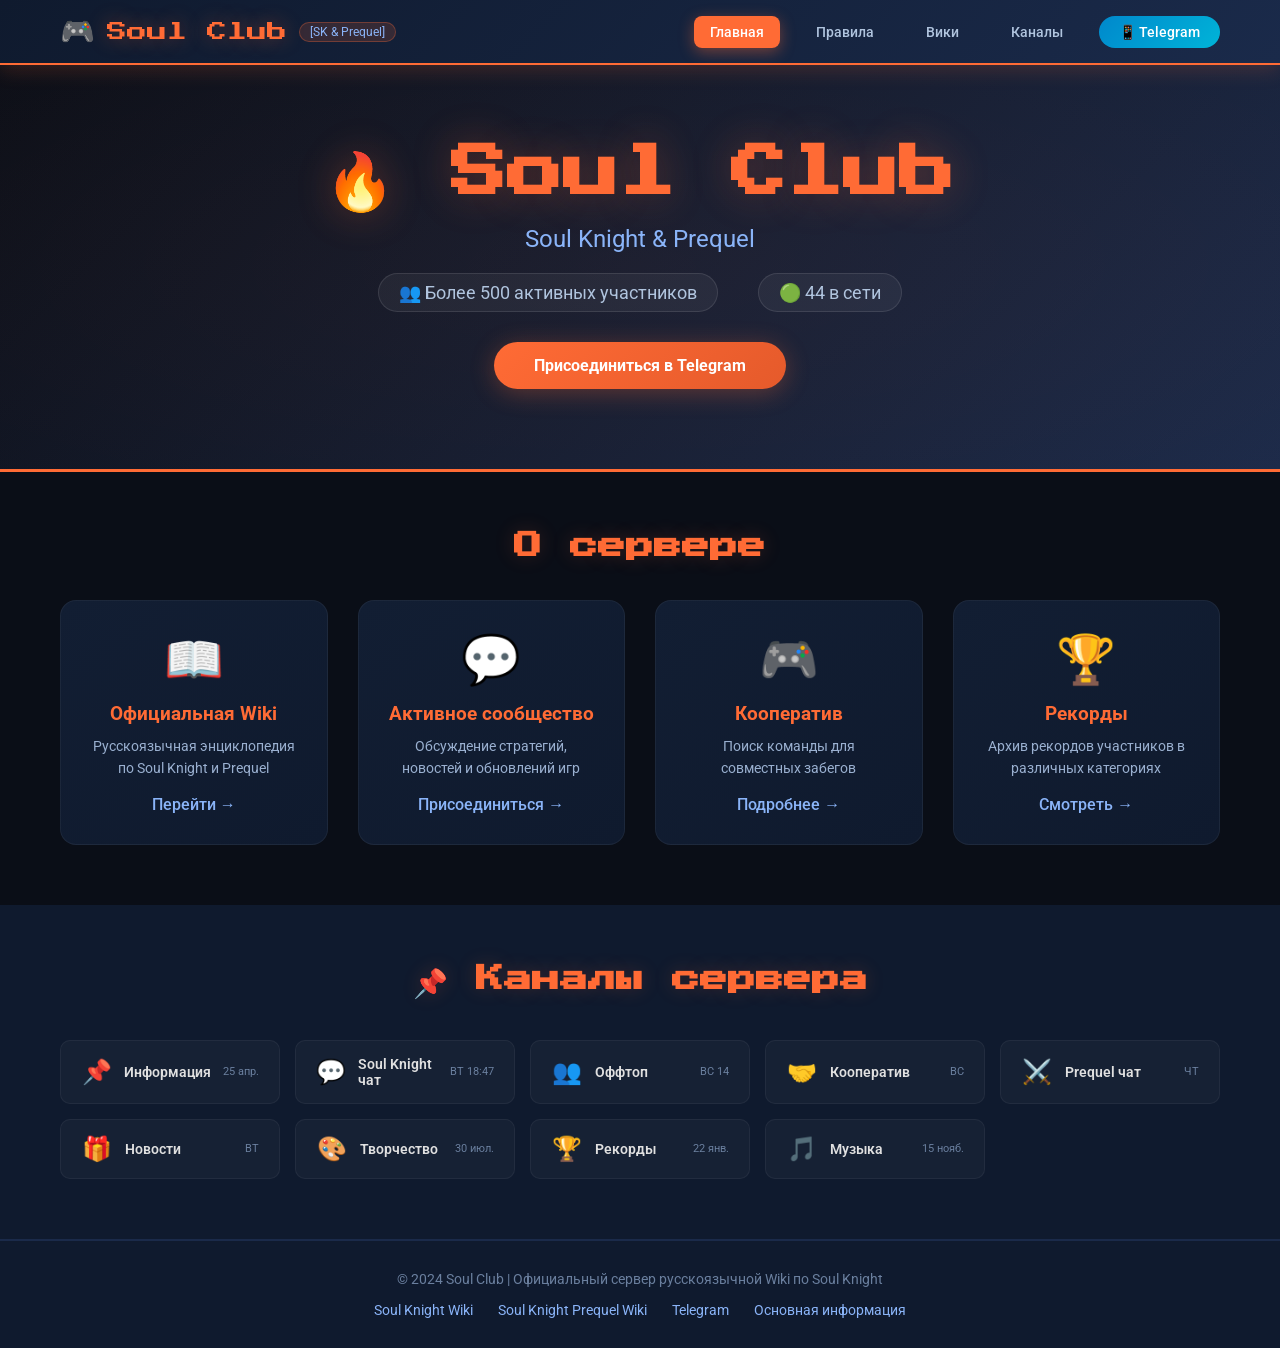
==== index.html @ d9c72de7 "Add files via upload" ====
<!DOCTYPE html>
<html lang="ru">
<head>
    <meta charset="UTF-8">
    <meta name="viewport" content="width=device-width, initial-scale=1.0">
    <title>Soul Club - Главная</title>
    <link rel="preconnect" href="https://fonts.googleapis.com">
    <link rel="preconnect" href="https://fonts.gstatic.com" crossorigin>
    <link href="https://fonts.googleapis.com/css2?family=Press+Start+2P&family=Roboto:wght@300;400;700&display=swap" rel="stylesheet">
    <link rel="stylesheet" href="style.css">
</head>
<body>
    <nav class="navbar">
        <div class="nav-container">
            <div class="nav-logo">
                <span class="logo-icon">🎮</span>
                <span class="logo-text">Soul Club</span>
                <span class="logo-sub">[SK & Prequel]</span>
            </div>
            <ul class="nav-menu">
                <li><a href="index.html" class="nav-link active">Главная</a></li>
                <li><a href="rules.html" class="nav-link">Правила</a></li>
                <li><a href="wiki.html" class="nav-link">Вики</a></li>
                <li><a href="channels.html" class="nav-link">Каналы</a></li>
                <li><a href="https://t.me/soul_knight_club" target="_blank" class="nav-link telegram-link">📱 Telegram</a></li>
            </ul>
        </div>
    </nav>

    <main>
        <div class="hero">
            <div class="hero-content">
                <h1 class="hero-title">🔥 Soul Club</h1>
                <p class="hero-subtitle">Soul Knight & Prequel</p>
                <div class="hero-stats">
                    <span>👥 Более 500 активных участников</span>
                    <span>🟢 44 в сети</span>
                </div>
                <a href="https://t.me/soul_knight_club" target="_blank" class="btn-primary">Присоединиться в Telegram</a>
            </div>
        </div>

        <section class="features">
            <div class="container">
                <h2 class="section-title">О сервере</h2>
                <div class="feature-grid">
                    <div class="feature-card">
                        <div class="feature-icon">📖</div>
                        <h3>Официальная Wiki</h3>
                        <p>Русскоязычная энциклопедия по Soul Knight и Prequel</p>
                        <a href="https://soul-knight.fandom.com/ru" target="_blank" class="feature-link">Перейти →</a>
                    </div>
                    <div class="feature-card">
                        <div class="feature-icon">💬</div>
                        <h3>Активное сообщество</h3>
                        <p>Обсуждение стратегий, новостей и обновлений игр</p>
                        <a href="https://t.me/soul_knight_club" target="_blank" class="feature-link">Присоединиться →</a>
                    </div>
                    <div class="feature-card">
                        <div class="feature-icon">🎮</div>
                        <h3>Кооператив</h3>
                        <p>Поиск команды для совместных забегов</p>
                        <a href="channels.html" class="feature-link">Подробнее →</a>
                    </div>
                    <div class="feature-card">
                        <div class="feature-icon">🏆</div>
                        <h3>Рекорды</h3>
                        <p>Архив рекордов участников в различных категориях</p>
                        <a href="https://t.me/soul_knight_club" target="_blank" class="feature-link">Смотреть →</a>
                    </div>
                </div>
            </div>
        </section>

        <section class="channels-preview">
            <div class="container">
                <h2 class="section-title">📌 Каналы сервера</h2>
                <div class="channels-grid">
                    <a href="https://t.me/soul_knight_club/34295" target="_blank" class="channel-item">
                        <span class="channel-icon">📌</span>
                        <span class="channel-name">Информация</span>
                        <span class="channel-desc">25 апр.</span>
                    </a>
                    <a href="https://t.me/soul_knight_club/1" target="_blank" class="channel-item">
                        <span class="channel-icon">💬</span>
                        <span class="channel-name">Soul Knight чат</span>
                        <span class="channel-desc">ВТ 18:47</span>
                    </a>
                    <a href="https://t.me/soul_knight_club/34290" target="_blank" class="channel-item">
                        <span class="channel-icon">👥</span>
                        <span class="channel-name">Оффтоп</span>
                        <span class="channel-desc">ВС 14</span>
                    </a>
                    <a href="https://t.me/soul_knight_club/34321" target="_blank" class="channel-item">
                        <span class="channel-icon">🤝</span>
                        <span class="channel-name">Кооператив</span>
                        <span class="channel-desc">ВС</span>
                    </a>
                    <a href="https://t.me/soul_knight_club/70104" target="_blank" class="channel-item">
                        <span class="channel-icon">⚔️</span>
                        <span class="channel-name">Prequel чат</span>
                        <span class="channel-desc">ЧТ</span>
                    </a>
                    <a href="https://t.me/soul_knight_club/43738" target="_blank" class="channel-item">
                        <span class="channel-icon">🎁</span>
                        <span class="channel-name">Новости</span>
                        <span class="channel-desc">ВТ</span>
                    </a>
                    <a href="https://t.me/soul_knight_club/34453" target="_blank" class="channel-item">
                        <span class="channel-icon">🎨</span>
                        <span class="channel-name">Творчество</span>
                        <span class="channel-desc">30 июл.</span>
                    </a>
                    <a href="https://t.me/soul_knight_club/34344" target="_blank" class="channel-item">
                        <span class="channel-icon">🏆</span>
                        <span class="channel-name">Рекорды</span>
                        <span class="channel-desc">22 янв.</span>
                    </a>
                    <a href="https://t.me/soul_knight_club/34315" target="_blank" class="channel-item">
                        <span class="channel-icon">🎵</span>
                        <span class="channel-name">Музыка</span>
                        <span class="channel-desc">15 нояб.</span>
                    </a>
                </div>
            </div>
        </section>
    </main>

    <footer class="footer">
        <div class="footer-content">
            <p>© 2024 Soul Club | Официальный сервер русскоязычной Wiki по Soul Knight</p>
            <div class="footer-links">
                <a href="https://soul-knight.fandom.com/ru" target="_blank">Soul Knight Wiki</a>
                <a href="https://soul-knight-prequel.fandom.com/ru" target="_blank">Soul Knight Prequel Wiki</a>
                <a href="https://t.me/soul_knight_club" target="_blank">Telegram</a>
                <a href="https://t.me/soul_knight_club/34295" target="_blank">Основная информация</a>
            </div>
        </div>
    </footer>
</body>
</html>
---- style.css ----
* {
    margin: 0;
    padding: 0;
    box-sizing: border-box;
}

body {
    font-family: 'Roboto', sans-serif;
    background: #0a0e17;
    color: #e0e0e0;
    min-height: 100vh;
    display: flex;
    flex-direction: column;
}

.container {
    max-width: 1200px;
    margin: 0 auto;
    padding: 0 20px;
}

/* ===== NAVBAR ===== */
.navbar {
    background: linear-gradient(135deg, #0f1a2e 0%, #1a2a4a 100%);
    padding: 15px 0;
    border-bottom: 2px solid #ff6b35;
    position: sticky;
    top: 0;
    z-index: 1000;
    box-shadow: 0 4px 20px rgba(255, 107, 53, 0.2);
}

.nav-container {
    max-width: 1200px;
    margin: 0 auto;
    padding: 0 20px;
    display: flex;
    justify-content: space-between;
    align-items: center;
    flex-wrap: wrap;
}

.nav-logo {
    display: flex;
    align-items: center;
    gap: 12px;
}

.logo-icon {
    font-size: 28px;
}

.logo-text {
    font-family: 'Press Start 2P', cursive;
    font-size: 20px;
    color: #ff6b35;
    text-shadow: 0 0 20px rgba(255, 107, 53, 0.4);
}

.logo-sub {
    font-size: 12px;
    color: #8ab4f8;
    background: rgba(255, 107, 53, 0.15);
    padding: 2px 10px;
    border-radius: 20px;
    border: 1px solid rgba(255, 107, 53, 0.3);
}

.nav-menu {
    display: flex;
    list-style: none;
    gap: 20px;
    align-items: center;
    flex-wrap: wrap;
}

.nav-link {
    color: #b0c4de;
    text-decoration: none;
    font-weight: 500;
    padding: 8px 16px;
    border-radius: 8px;
    transition: all 0.3s ease;
    font-size: 14px;
}

.nav-link:hover {
    background: rgba(255, 107, 53, 0.2);
    color: #ff6b35;
    transform: translateY(-2px);
}

.nav-link.active {
    background: #ff6b35;
    color: #fff;
    box-shadow: 0 4px 15px rgba(255, 107, 53, 0.4);
}

.telegram-link {
    background: linear-gradient(135deg, #0088cc, #00b4d8);
    color: #fff !important;
    border-radius: 25px;
    padding: 8px 20px !important;
}

.telegram-link:hover {
    background: linear-gradient(135deg, #00aaff, #0088cc) !important;
    transform: translateY(-2px) scale(1.02);
    box-shadow: 0 4px 20px rgba(0, 136, 204, 0.4);
}

/* ===== FOOTER ===== */
.footer {
    background: #0f1a2e;
    border-top: 2px solid #1a2a4a;
    padding: 30px 0;
    margin-top: auto;
}

.footer-content {
    max-width: 1200px;
    margin: 0 auto;
    padding: 0 20px;
    text-align: center;
}

.footer p {
    color: #6a7f9e;
    font-size: 14px;
}

.footer-links {
    display: flex;
    justify-content: center;
    gap: 25px;
    margin-top: 15px;
    flex-wrap: wrap;
}

.footer-links a {
    color: #8ab4f8;
    text-decoration: none;
    font-size: 14px;
    transition: color 0.3s ease;
}

.footer-links a:hover {
    color: #ff6b35;
}

/* ===== HERO ===== */
.hero {
    background: linear-gradient(135deg, #0a0e17 0%, #1a2a4a 100%);
    padding: 80px 20px;
    text-align: center;
    border-bottom: 3px solid #ff6b35;
    position: relative;
    overflow: hidden;
}

.hero::before {
    content: '';
    position: absolute;
    top: -50%;
    left: -50%;
    width: 200%;
    height: 200%;
    background: radial-gradient(ellipse at center, rgba(255, 107, 53, 0.05) 0%, transparent 70%);
    animation: heroGlow 10s ease-in-out infinite;
}

@keyframes heroGlow {
    0%, 100% { transform: translate(0, 0); }
    50% { transform: translate(30px, -30px); }
}

.hero-content {
    position: relative;
    z-index: 1;
}

.hero-title {
    font-family: 'Press Start 2P', cursive;
    font-size: 56px;
    color: #ff6b35;
    text-shadow: 0 0 40px rgba(255, 107, 53, 0.3);
    margin-bottom: 10px;
}

.hero-subtitle {
    font-size: 24px;
    color: #8ab4f8;
    margin-bottom: 20px;
}

.hero-stats {
    display: flex;
    justify-content: center;
    gap: 40px;
    margin: 20px 0 30px;
    font-size: 18px;
    color: #b0c4de;
}

.hero-stats span {
    background: rgba(255, 255, 255, 0.05);
    padding: 8px 20px;
    border-radius: 30px;
    border: 1px solid rgba(255, 255, 255, 0.1);
}

/* ===== BUTTONS ===== */
.btn-primary {
    display: inline-block;
    background: linear-gradient(135deg, #ff6b35, #e55a2b);
    color: #fff;
    padding: 14px 40px;
    border-radius: 30px;
    text-decoration: none;
    font-weight: 700;
    font-size: 16px;
    transition: all 0.3s ease;
    box-shadow: 0 4px 25px rgba(255, 107, 53, 0.3);
    border: none;
    cursor: pointer;
}

.btn-primary:hover {
    transform: translateY(-3px) scale(1.02);
    box-shadow: 0 8px 40px rgba(255, 107, 53, 0.5);
}

.btn-secondary {
    display: inline-block;
    background: transparent;
    color: #8ab4f8;
    padding: 12px 30px;
    border-radius: 30px;
    text-decoration: none;
    font-weight: 700;
    font-size: 14px;
    border: 2px solid #8ab4f8;
    transition: all 0.3s ease;
}

.btn-secondary:hover {
    background: #8ab4f8;
    color: #0a0e17;
    transform: translateY(-2px);
}

/* ===== SECTIONS ===== */
.section-title {
    font-family: 'Press Start 2P', cursive;
    font-size: 28px;
    text-align: center;
    margin-bottom: 40px;
    color: #ff6b35;
    text-shadow: 0 0 20px rgba(255, 107, 53, 0.2);
}

section {
    padding: 60px 0;
}

/* ===== FEATURES ===== */
.feature-grid {
    display: grid;
    grid-template-columns: repeat(auto-fit, minmax(250px, 1fr));
    gap: 30px;
}

.feature-card {
    background: linear-gradient(145deg, #121e33, #0f1a2e);
    padding: 30px;
    border-radius: 16px;
    text-align: center;
    border: 1px solid rgba(255, 255, 255, 0.05);
    transition: all 0.4s ease;
    position: relative;
    overflow: hidden;
}

.feature-card::before {
    content: '';
    position: absolute;
    top: 0;
    left: 0;
    right: 0;
    bottom: 0;
    background: linear-gradient(135deg, rgba(255, 107, 53, 0.1), transparent);
    opacity: 0;
    transition: opacity 0.4s ease;
}

.feature-card:hover {
    transform: translateY(-10px);
    border-color: #ff6b35;
    box-shadow: 0 15px 40px rgba(255, 107, 53, 0.15);
}

.feature-card:hover::before {
    opacity: 1;
}

.feature-icon {
    font-size: 48px;
    margin-bottom: 15px;
    display: block;
}

.feature-card h3 {
    color: #ff6b35;
    margin-bottom: 10px;
    position: relative;
    z-index: 1;
}

.feature-card p {
    color: #9ab0d0;
    font-size: 14px;
    line-height: 1.6;
    position: relative;
    z-index: 1;
}

.feature-link {
    display: inline-block;
    margin-top: 15px;
    color: #8ab4f8;
    text-decoration: none;
    font-weight: 500;
    transition: color 0.3s ease;
    position: relative;
    z-index: 1;
}

.feature-link:hover {
    color: #ff6b35;
}

/* ===== CHANNELS PREVIEW ===== */
.channels-preview {
    background: #0f1a2e;
}

.channels-grid {
    display: grid;
    grid-template-columns: repeat(auto-fit, minmax(200px, 1fr));
    gap: 15px;
}

.channel-item {
    background: rgba(255, 255, 255, 0.03);
    padding: 15px 20px;
    border-radius: 10px;
    display: flex;
    align-items: center;
    gap: 12px;
    border: 1px solid rgba(255, 255, 255, 0.05);
    transition: all 0.3s ease;
    text-decoration: none;
    color: inherit;
}

.channel-item:hover {
    background: rgba(255, 107, 53, 0.1);
    border-color: #ff6b35;
    transform: translateX(5px);
}

.channel-icon {
    font-size: 24px;
    width: 32px;
    text-align: center;
}

.channel-name {
    font-weight: 600;
    color: #e0e0e0;
    font-size: 14px;
}

.channel-desc {
    font-size: 11px;
    color: #6a7f9e;
    margin-left: auto;
    white-space: nowrap;
}

/* ===== RULES PAGE ===== */
.rules-page {
    padding: 40px 0;
}

.page-title {
    font-family: 'Press Start 2P', cursive;
    font-size: 32px;
    text-align: center;
    color: #ff6b35;
    margin-bottom: 40px;
    text-shadow: 0 0 20px rgba(255, 107, 53, 0.2);
}

.rules-content {
    max-width: 900px;
    margin: 0 auto;
}

.rule-section {
    background: linear-gradient(145deg, #121e33, #0f1a2e);
    padding: 25px 30px;
    border-radius: 12px;
    margin-bottom: 25px;
    border-left: 4px solid #ff6b35;
}

.rule-section h2 {
    color: #ff6b35;
    margin-bottom: 15px;
    font-size: 20px;
}

.rule-section p {
    color: #b0c4de;
    line-height: 1.8;
    margin-bottom: 10px;
}

.rule-section ul {
    list-style: none;
    padding-left: 0;
}

.rule-section ul li {
    padding: 6px 0;
    padding-left: 25px;
    position: relative;
    color: #9ab0d0;
    line-height: 1.6;
}

.rule-section ul li::before {
    content: '▸';
    position: absolute;
    left: 0;
    color: #ff6b35;
}

.punishment-system {
    display: grid;
    grid-template-columns: repeat(auto-fit, minmax(180px, 1fr));
    gap: 15px;
    margin-top: 15px;
}

.punishment-card {
    background: rgba(255, 255, 255, 0.03);
    padding: 15px;
    border-radius: 10px;
    border: 1px solid rgba(255, 255, 255, 0.05);
}

.punishment-card h3 {
    color: #ff6b35;
    font-size: 16px;
    margin-bottom: 5px;
}

.punishment-card p {
    color: #9ab0d0;
    font-size: 13px;
    line-height: 1.5;
}

/* ===== WIKI PAGE ===== */
.wiki-page {
    padding: 40px 0;
}

.wiki-grid {
    display: grid;
    grid-template-columns: repeat(auto-fit, minmax(280px, 1fr));
    gap: 30px;
    margin-bottom: 40px;
}

.wiki-card {
    background: linear-gradient(145deg, #121e33, #0f1a2e);
    padding: 30px;
    border-radius: 16px;
    border: 1px solid rgba(255, 255, 255, 0.05);
    transition: all 0.4s ease;
    text-align: center;
}

.wiki-card:hover {
    transform: translateY(-8px);
    border-color: #ff6b35;
    box-shadow: 0 15px 40px rgba(255, 107, 53, 0.1);
}

.wiki-icon {
    font-size: 48px;
    display: block;
    margin-bottom: 15px;
}

.wiki-card h2 {
    color: #ff6b35;
    font-size: 20px;
    margin-bottom: 10px;
}

.wiki-card p {
    color: #9ab0d0;
    font-size: 14px;
    line-height: 1.6;
    margin-bottom: 15px;
}

.wiki-card ul {
    list-style: none;
    padding: 0;
    text-align: left;
    margin-bottom: 20px;
}

.wiki-card ul li {
    padding: 5px 0;
    padding-left: 20px;
    position: relative;
    color: #b0c4de;
    font-size: 13px;
}

.wiki-card ul li::before {
    content: '★';
    position: absolute;
    left: 0;
    color: #ff6b35;
}

.wiki-info {
    max-width: 700px;
    margin: 0 auto;
}

.info-box {
    background: linear-gradient(145deg, #121e33, #0f1a2e);
    padding: 40px;
    border-radius: 16px;
    text-align: center;
    border: 2px solid #ff6b35;
}

.info-box h3 {
    color: #ff6b35;
    font-size: 22px;
    margin-bottom: 15px;
}

.info-box p {
    color: #b0c4de;
    line-height: 1.8;
    margin-bottom: 10px;
}

/* ===== CHANNELS PAGE ===== */
.channels-page {
    padding: 40px 0;
}

.channels-list {
    display: grid;
    grid-template-columns: repeat(auto-fit, minmax(300px, 1fr));
    gap: 20px;
    margin-bottom: 40px;
}

.channel-card {
    background: linear-gradient(145deg, #121e33, #0f1a2e);
    padding: 20px 25px;
    border-radius: 12px;
    border: 1px solid rgba(255, 255, 255, 0.05);
    transition: all 0.3s ease;
    text-decoration: none;
    color: inherit;
    display: block;
}

.channel-card:hover {
    border-color: #ff6b35;
    transform: translateX(5px);
}

.channel-header {
    display: flex;
    align-items: center;
    gap: 14px;
    margin-bottom: 8px;
}

.channel-emoji {
    font-size: 28px;
    width: 40px;
    text-align: center;
}

.channel-card h3 {
    color: #ff6b35;
    font-size: 18px;
}

.channel-card p {
    color: #9ab0d0;
    font-size: 14px;
    line-height: 1.6;
    padding-left: 54px;
}

.telegram-invite {
    text-align: center;
    padding: 40px 20px;
    background: linear-gradient(145deg, #121e33, #0f1a2e);
    border-radius: 16px;
    border: 2px solid rgba(255, 107, 53, 0.3);
}

.telegram-invite h2 {
    color: #ff6b35;
    margin-bottom: 10px;
}

.telegram-invite p {
    color: #b0c4de;
    margin-bottom: 20px;
}

/* ===== RESPONSIVE ===== */
@media (max-width: 768px) {
    .nav-container {
        flex-direction: column;
        gap: 15px;
    }

    .nav-menu {
        justify-content: center;
        gap: 10px;
    }

    .nav-link {
        font-size: 12px;
        padding: 6px 12px;
    }

    .hero-title {
        font-size: 32px;
    }

    .hero-subtitle {
        font-size: 18px;
    }

    .hero-stats {
        flex-direction: column;
        gap: 10px;
        align-items: center;
    }

    .section-title {
        font-size: 20px;
    }

    .page-title {
        font-size: 24px;
    }

    .feature-grid {
        grid-template-columns: 1fr;
    }

    .punishment-system {
        grid-template-columns: 1fr;
    }

    .wiki-grid {
        grid-template-columns: 1fr;
    }

    .channels-list {
        grid-template-columns: 1fr;
    }

    .channels-grid {
        grid-template-columns: 1fr;
    }

    .footer-links {
        flex-direction: column;
        gap: 10px;
    }
}
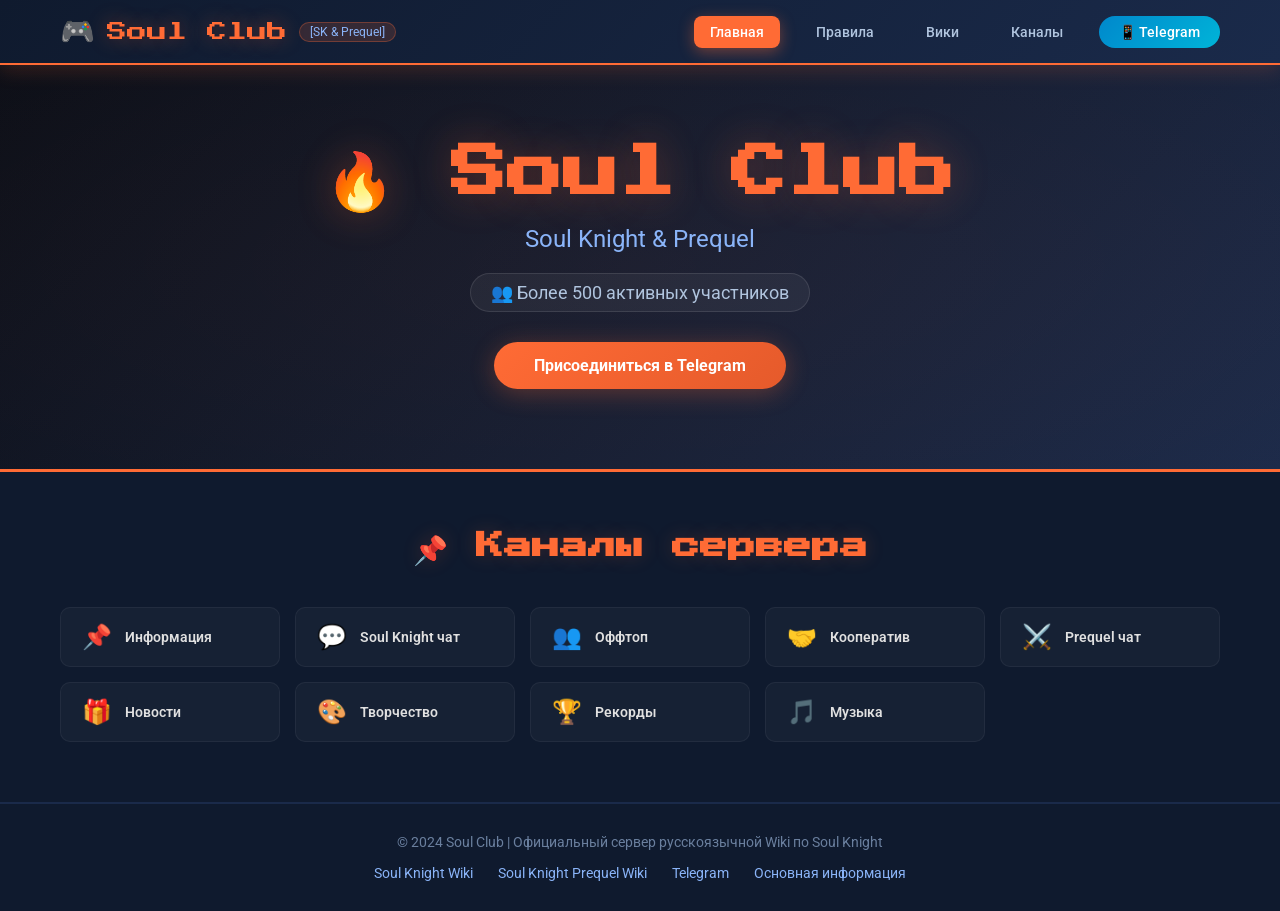
==== commit c023b949: "Update index.html" ====
--- a/index.html
+++ b/index.html
@@ -26,7 +26,6 @@
             </ul>
         </div>
     </nav>
-
     <main>
         <div class="hero">
             <div class="hero-content">
@@ -34,44 +33,10 @@
                 <p class="hero-subtitle">Soul Knight & Prequel</p>
                 <div class="hero-stats">
                     <span>👥 Более 500 активных участников</span>
-                    <span>🟢 44 в сети</span>
                 </div>
                 <a href="https://t.me/soul_knight_club" target="_blank" class="btn-primary">Присоединиться в Telegram</a>
             </div>
         </div>
-
-        <section class="features">
-            <div class="container">
-                <h2 class="section-title">О сервере</h2>
-                <div class="feature-grid">
-                    <div class="feature-card">
-                        <div class="feature-icon">📖</div>
-                        <h3>Официальная Wiki</h3>
-                        <p>Русскоязычная энциклопедия по Soul Knight и Prequel</p>
-                        <a href="https://soul-knight.fandom.com/ru" target="_blank" class="feature-link">Перейти →</a>
-                    </div>
-                    <div class="feature-card">
-                        <div class="feature-icon">💬</div>
-                        <h3>Активное сообщество</h3>
-                        <p>Обсуждение стратегий, новостей и обновлений игр</p>
-                        <a href="https://t.me/soul_knight_club" target="_blank" class="feature-link">Присоединиться →</a>
-                    </div>
-                    <div class="feature-card">
-                        <div class="feature-icon">🎮</div>
-                        <h3>Кооператив</h3>
-                        <p>Поиск команды для совместных забегов</p>
-                        <a href="channels.html" class="feature-link">Подробнее →</a>
-                    </div>
-                    <div class="feature-card">
-                        <div class="feature-icon">🏆</div>
-                        <h3>Рекорды</h3>
-                        <p>Архив рекордов участников в различных категориях</p>
-                        <a href="https://t.me/soul_knight_club" target="_blank" class="feature-link">Смотреть →</a>
-                    </div>
-                </div>
-            </div>
-        </section>
-
         <section class="channels-preview">
             <div class="container">
                 <h2 class="section-title">📌 Каналы сервера</h2>
@@ -79,53 +44,43 @@
                     <a href="https://t.me/soul_knight_club/34295" target="_blank" class="channel-item">
                         <span class="channel-icon">📌</span>
                         <span class="channel-name">Информация</span>
-                        <span class="channel-desc">25 апр.</span>
                     </a>
                     <a href="https://t.me/soul_knight_club/1" target="_blank" class="channel-item">
                         <span class="channel-icon">💬</span>
                         <span class="channel-name">Soul Knight чат</span>
-                        <span class="channel-desc">ВТ 18:47</span>
                     </a>
                     <a href="https://t.me/soul_knight_club/34290" target="_blank" class="channel-item">
                         <span class="channel-icon">👥</span>
                         <span class="channel-name">Оффтоп</span>
-                        <span class="channel-desc">ВС 14</span>
                     </a>
                     <a href="https://t.me/soul_knight_club/34321" target="_blank" class="channel-item">
                         <span class="channel-icon">🤝</span>
                         <span class="channel-name">Кооператив</span>
-                        <span class="channel-desc">ВС</span>
                     </a>
                     <a href="https://t.me/soul_knight_club/70104" target="_blank" class="channel-item">
                         <span class="channel-icon">⚔️</span>
                         <span class="channel-name">Prequel чат</span>
-                        <span class="channel-desc">ЧТ</span>
                     </a>
                     <a href="https://t.me/soul_knight_club/43738" target="_blank" class="channel-item">
                         <span class="channel-icon">🎁</span>
                         <span class="channel-name">Новости</span>
-                        <span class="channel-desc">ВТ</span>
                     </a>
                     <a href="https://t.me/soul_knight_club/34453" target="_blank" class="channel-item">
                         <span class="channel-icon">🎨</span>
                         <span class="channel-name">Творчество</span>
-                        <span class="channel-desc">30 июл.</span>
                     </a>
                     <a href="https://t.me/soul_knight_club/34344" target="_blank" class="channel-item">
                         <span class="channel-icon">🏆</span>
                         <span class="channel-name">Рекорды</span>
-                        <span class="channel-desc">22 янв.</span>
                     </a>
                     <a href="https://t.me/soul_knight_club/34315" target="_blank" class="channel-item">
                         <span class="channel-icon">🎵</span>
                         <span class="channel-name">Музыка</span>
-                        <span class="channel-desc">15 нояб.</span>
                     </a>
                 </div>
             </div>
         </section>
     </main>
-
     <footer class="footer">
         <div class="footer-content">
             <p>© 2024 Soul Club | Официальный сервер русскоязычной Wiki по Soul Knight</p>
@@ -138,4 +93,4 @@
         </div>
     </footer>
 </body>
-</html>+</html>
